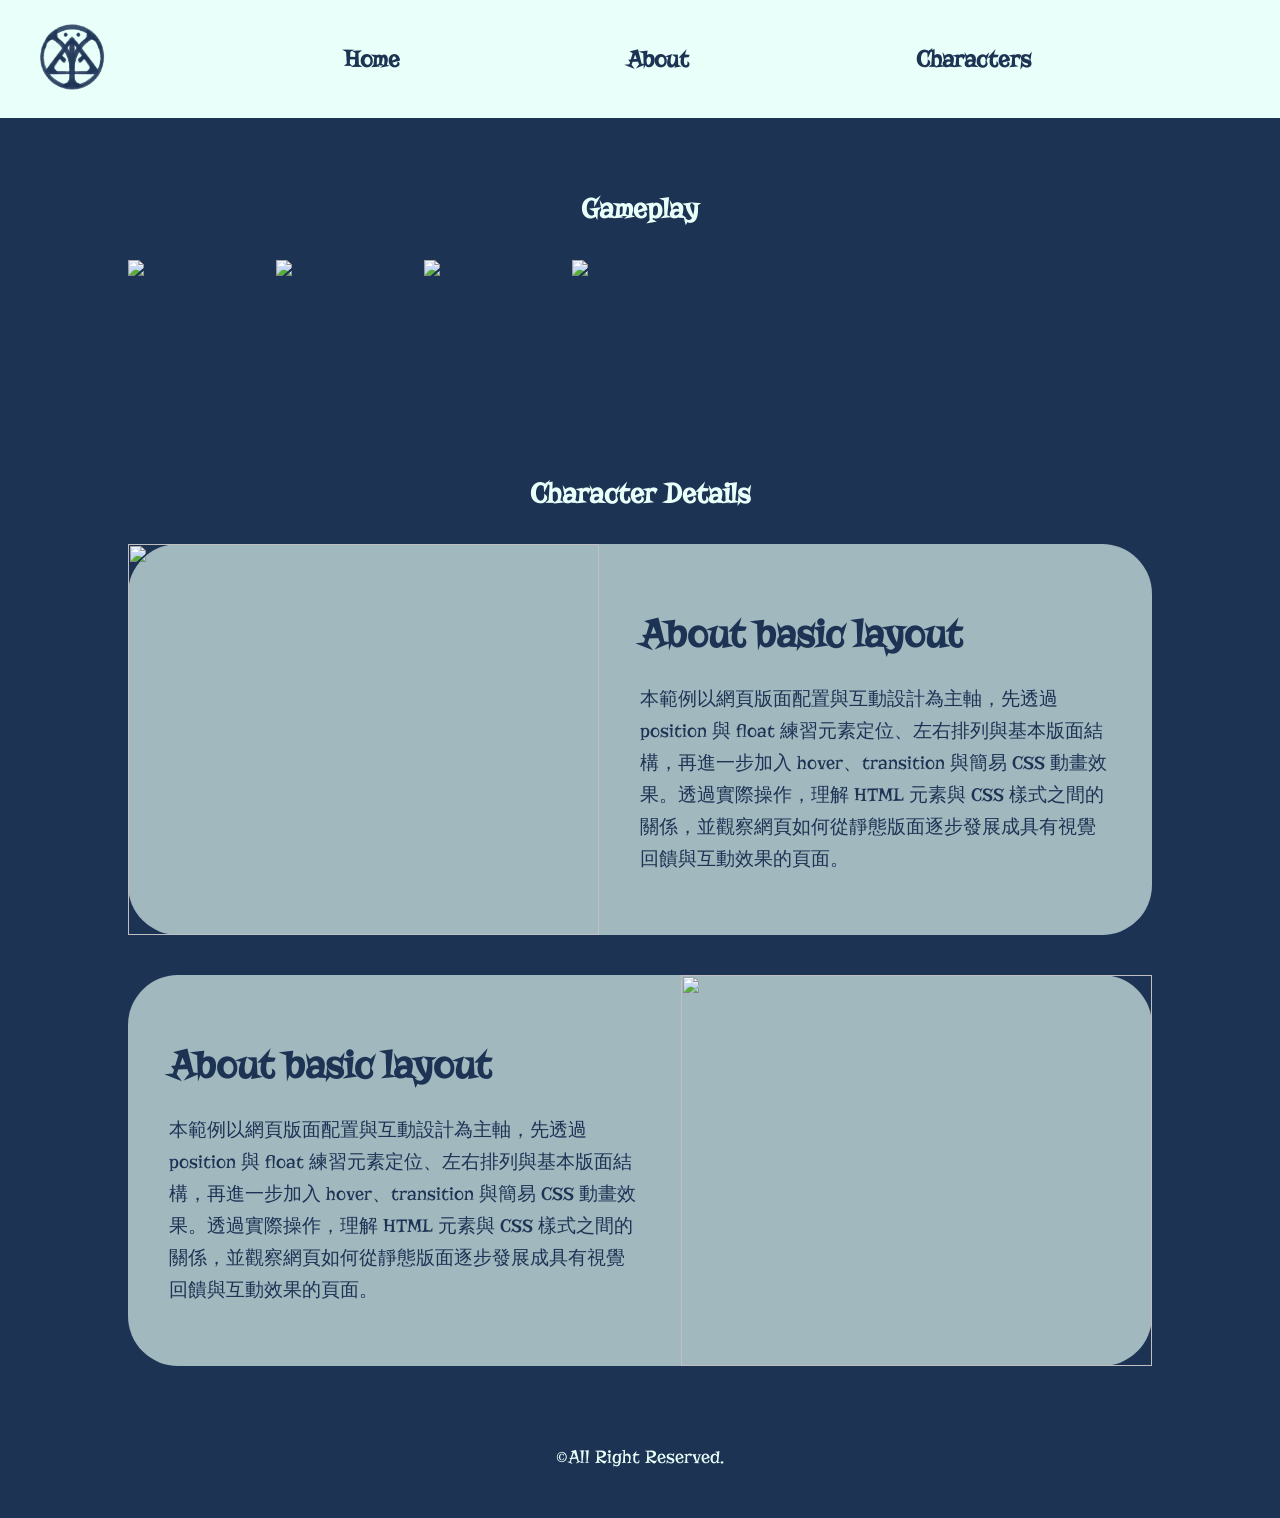
==== p2.html @ 42665e7a "update" ====
<!doctype html>
<html>

<head><!--設定頁面基本資訊+外部連結-->
<meta charset="utf-8">
<meta name="viewport" content="width=device-width, initial-scale=1.0">
<link href="css/期中.css" rel="stylesheet" type="text/css">
<title>期中作業</title>
</head>

<body><!--瀏覽器看得見的內容-->
<!--header-->
<header>
    <div class="menu">
        <!--logo-->
        <div class="logo">
            <a href="#">
            <img src="images/logo.png">
            </a>
        </div>
        <!--nav-->
        <nav>
            <a href="index.html">Home</a>
            <a href="p1.html">About</a>
            <a href="p2.html">Characters</a>
        </nav>
        
       
    </div>
</header>


<!--card section-->
<section>
    <h1>Gameplay</h1>
        <!--card-->
        <div class="card">
            <a href="#">
            <img src="images/p1.png">
            <h2>NAME</h2>
            <p>more description</p>
            </a>
        </div>

        <div class="card">
            <a href="#">
            <img src="images/p2.png">
            <h2>NAME</h2>
            <p>more description</p>
            </a>
        </div> 

        <div class="card">
            <a href="#">
            <img src="images/p3.png">
            <h2>NAME</h2>
            <p>more description</p>
            </a>
        </div>

        <div class="card">
            <a href="#">
            <img src="images/p4.png">
            <h2>NAME</h2>
            <p>more description</p>
            </a>
        </div>

</section>

<!--description section-->
<section>
    <h1>Character Details</h1>
    <!--article-->
    <a href="#">
    <article>
        <div class="a_left">
            <img src="images/a1.png" />
        </div>
        <div class="a_right">
            <h2>About basic layout</h2>
            <p>本範例以網頁版面配置與互動設計為主軸，先透過 position 與 float 練習元素定位、左右排列與基本版面結構，再進一步加入 hover、transition 與簡易 CSS 動畫效果。透過實際操作，理解 HTML 元素與 CSS 樣式之間的關係，並觀察網頁如何從靜態版面逐步發展成具有視覺回饋與互動效果的頁面。</p>
        </div>
    </article>
    </a>
	
    <a href="#">
    <article>
        <div class="a_left">
            <img src="images/a2.png" />
        </div>
        <div class="a_right">
            <h2>About basic layout</h2>
            <p>本範例以網頁版面配置與互動設計為主軸，先透過 position 與 float 練習元素定位、左右排列與基本版面結構，再進一步加入 hover、transition 與簡易 CSS 動畫效果。透過實際操作，理解 HTML 元素與 CSS 樣式之間的關係，並觀察網頁如何從靜態版面逐步發展成具有視覺回饋與互動效果的頁面。</p>
        </div>
        
    </article>
    </a>

</section>

<!--footer-->
<footer>
&copy;All Right Reserved.
</footer>

</body>
</html>
---- css/期中.css ----
@import url('https://fonts.googleapis.com/css2?family=Roboto:ital,wght@0,100..900;1,100..900&display=swap');
@import url('https://fonts.googleapis.com/css2?family=Margarine&display=swap');
@import url('https://fonts.googleapis.com/css2?family=Risque&display=swap');
body{
    padding: 0;
    margin: 0;
    font-size: 1.2rem;
    color:#e9fff9;
    background: #1d3354;
    font-family: "Risque", serif;
}

::selection{
    background: #1d3354;
    color: rgba(255, 255, 255, 1);
}

a{
    text-decoration: none;
    color: #1d3354;
    display: inline-block;
}

a:hover{
    color: #1d3354a8;
}

/*header*/
header{
    position: relative;
    width: 100%;
    background: #e9fff9;
    height: auto;
    z-index: 200000;
   
    display: flex;
}

/*menu*/
.menu{
    width: 95%;
    margin: 15px auto;

    display: flex;
    flex-direction: row;/*橫向排列*/
    align-items: center;/*垂直置中*/
    gap: 15px; 
    
    
    
}

/*logo*/
.logo{
    /*float: left;*/
    /*width: 120px;*/
    flex: 0 0 clamp(65px, 8vw, 80px); 
}

.logo img{
    display: block;/*讓圖片不會有空白間距*/
    width: 100%;
    height: auto;
    border-radius: 50%;
    /*background: #fdfdfd8c;*/
}

/*nav*/
nav{
    /*float: right;*/
    font-size: 1.5rem;
    flex: 1;
    min-width: 0;

    display: flex;
    justify-content: space-evenly;/*平均分配*/
    align-items: center;
    
    /*background: #fdfdfd8c;*/
    border-radius:  15px;
}

nav a{
    padding: 30px 10px;
    font-weight: bold;/*粗體*/
    text-align: center;/*置中*/
    align-items: left;
}

nav a:hover{
    text-decoration: underline;
}

/*hero*/
.hero{
    position: relative;   
    width: 100%;
    height: 110vh;
    background:rgba(87, 117, 144, .2);
}


.hero-bg{
    width: 100%;
    height: 110vh;
    object-fit:cover;/*讓圖片不變形*/
    object-position: center bottom;/*讓圖片置中*/
    display: block;
}

/*hero-content*/
.hero-content{
    position: absolute;
    top: 17%;
    left: 6%;
    
    width: 40%;
    display: flex;
    flex-direction: column;
    align-items: flex-start;/*靠左對齊*/

}

.hero-title{
    height: auto;
    width: 95%;
    display: block;
    flex: 1;
    
}

.hero-content h2{
    font-size: 35px;
    
    color: #1d3354;
    text-align: left;
    margin: auto;
    line-height: clamp(2rem, 5vw, 4rem);
}

.hero-content p{
    font-size: 23px;
    color: #1d3354;
    text-align: left;
    line-height: clamp(2rem, 3vw, 2.5rem);
    margin: 5px 10px;
    
}

/*hero-btn*/
.hero-btn{
    align-self: center;

    margin-top: 20px;
    padding: 15px 35px;

    background:  #1d3354b1;
    color: white;
    border-radius: 15px;

    font-size: 35px;
    text-align: center;

    transition: 0.3s;

    
}

.hero-btn:hover {
    background: #1d3354;
    color: white;
    transform: scale(1.1);

    
}

/*section*/
section{
    display: flex;
    flex-wrap: wrap;/*可以轉彎*/
    gap: 10px;/*間距*/
    /*clear: both;*/
    width: 80%;
    margin: auto;
    margin-top: 50px;

    
}

section h1{
    flex: 0 0 100%;
    color:#e9fff9;
    text-align: center;
    background: #1d3354;
}

section > a:nth-of-type(2n) article{
    flex-direction: row-reverse;/*讓第二個 article 反向排列*/
}


/*article*/
article{
	flex:0 0 100%;
	margin:auto;
    margin-bottom: 30px;
    background:#e9fff9a6;
    
    
    border-radius: 50px;
    box-sizing: border-box;/*讓 padding 與 border 不會影響寬度*/

    display:flex;

     
    transition: color 1s, background 1s;
	-webkit-transition: color 1s, background 1s; /*前綴詞*/

}


article:hover{
    
    background:#e9fff9;

    transition: color 1s, background 1s;
	-webkit-transition: color 1s, background 1s; /*前綴詞*/
}

.a_left{
    /*position: relative;
	float:left;
	width:50%;
    height:100%;*/
    flex: 1;
}

.a_left img{
	float:left;
    width: 100%;
    height:100%;
	object-fit: cover;
    object-position: bottom;/*讓圖片置中*/
}

.a_right{
    flex: 1;
	/*float:left;
	width:50%;
    height:100%;*/
	padding: 4%;
	box-sizing:border-box;
	color:#1d3354;
	text-align:left;
    line-height: 2rem;
}

.a_right h2{
    font-size: 2.5rem;
}

/*footer*/
footer{
    clear: both;
    width: 100%;
    padding: 50px 0px;
    text-align: center;
}

/*for tablets*/
@media only screen and (max-width: 1200px) {
}

/*for mobile*/
@media only screen and (max-width: 768px) {

body{
font-size: 1.3rem;
}

/*header*/
header{
    width: 100%;
}

/*menu*/
.menu{
    width: 95%;
    margin: 10px auto;

    flex-direction: row;
    align-items: center;
    gap: 10px;
    
}

/*logo*/
.logo{
    flex: 0 0 65px;
}

.logo img{
    width: 100%;
    height: auto;
}

/*nav*/
nav{
    flex: 1;
    min-width: 0;
    margin: 0;
    border-radius: 12px;
}

nav a{
    padding: 15px 4px;
    font-size: 14px;
}

/*hero*/
.hero{
    min-height: 100vh;
    height: 90vh;
    overflow: hidden;
    display: flex;
}

.hero-bg{
    position: absolute;
    left: 0;
    top: -10%;
    width: 100%;
    height: 100%;
    object-fit: cover;
    
}

.hero-content {
    position: relative;
    top: auto;
    left: auto;

    width: 85%;
    margin: 260px auto 40px;
    align-items: flex-start;
}

.hero-title {
    width: 100%;
}

.hero-content h2 {
    font-size: 24px;
}

.hero-content p {
    font-size: 16px;
}

.hero-btn {
    font-size: 20px;
    padding: 12px 25px;
}

/*card*/
.card{
    flex: 0 0 calc((100% - 10px *1)/2);
}

/*article*/
article{
	flex-direction: column;
}

section > a:nth-of-type(2n) article{
    flex-direction: column;
}

.a_right{
    padding: 6%;
}

.a_right h2{
    font-size: 2rem;
}

}
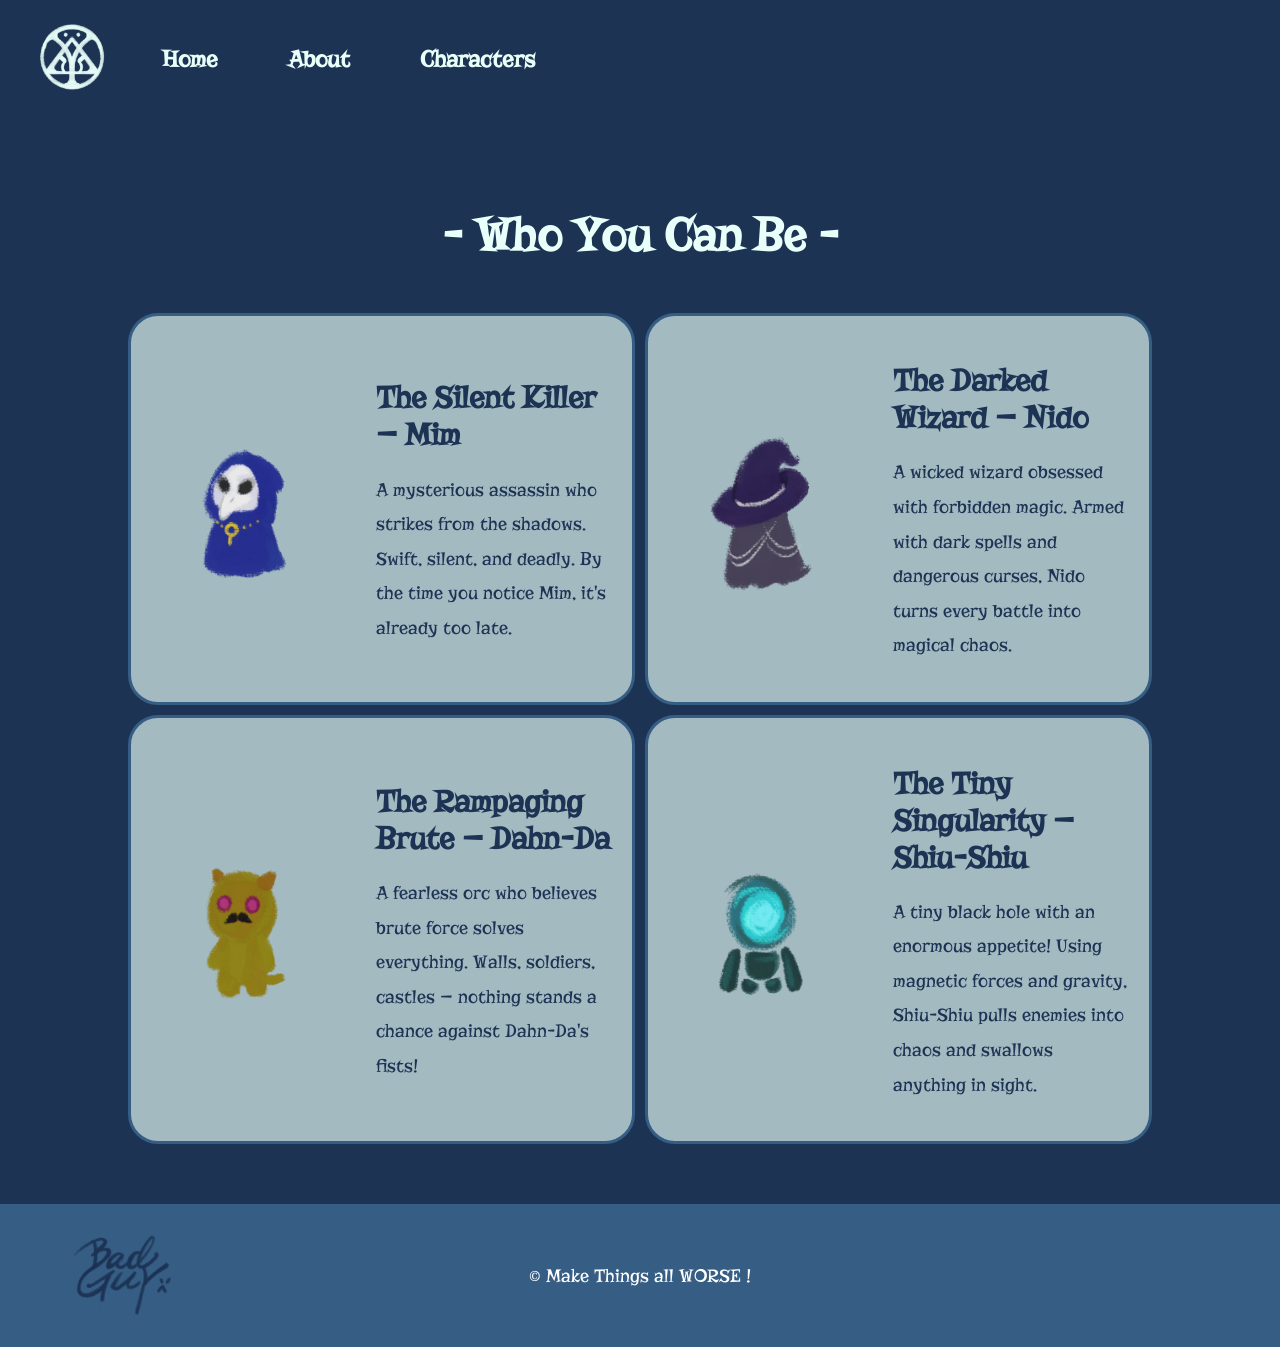
==== commit 74bbf79f: "update" ====
--- a/p2.html
+++ b/p2.html
@@ -4,7 +4,7 @@
 <head><!--設定頁面基本資訊+外部連結-->
 <meta charset="utf-8">
 <meta name="viewport" content="width=device-width, initial-scale=1.0">
-<link href="css/期中.css" rel="stylesheet" type="text/css">
+<link href="css/期中2.css" rel="stylesheet" type="text/css">
 <title>期中作業</title>
 </head>
 
@@ -32,76 +32,68 @@
 
 <!--card section-->
 <section>
-    <h1>Gameplay</h1>
+    <h1>- Who You Can Be -</h1>
         <!--card-->
         <div class="card">
             <a href="#">
-            <img src="images/p1.png">
-            <h2>NAME</h2>
-            <p>more description</p>
+            <img src="images2/ch1.png">
+
+            <div class="card-text">
+                <h2>The Silent Killer — Mim</h2>
+                <p>A mysterious assassin who strikes from the shadows. Swift, silent, and deadly. By the time you notice Mim, it's already too late.</p>
+            </div>
             </a>
         </div>
 
         <div class="card">
             <a href="#">
-            <img src="images/p2.png">
-            <h2>NAME</h2>
-            <p>more description</p>
+            <img src="images2/ch2.png">
+            
+            <div class="card-text">
+                <h2>The Darked Wizard — Nido</h2>
+                <p>A wicked wizard obsessed with forbidden magic. Armed with dark spells and dangerous curses, Nido turns every battle into magical chaos.</p>
+            </div>
             </a>
         </div> 
 
         <div class="card">
             <a href="#">
-            <img src="images/p3.png">
-            <h2>NAME</h2>
-            <p>more description</p>
+            <img src="images2/ch3.png">
+
+            <div class="card-text">
+                <h2>The Rampaging Brute — Dahn-Da</h2>
+                <p>A fearless orc who believes brute force solves everything. Walls, soldiers, castles — nothing stands a chance against Dahn-Da's fists!</p>
+            </div>
             </a>
         </div>
 
         <div class="card">
             <a href="#">
-            <img src="images/p4.png">
-            <h2>NAME</h2>
-            <p>more description</p>
+            <img src="images2/ch4.png">
+
+            <div class="card-text">
+                <h2>The Tiny Singularity — Shiu-Shiu</h2>
+                <p>A tiny black hole with an enormous appetite! Using magnetic forces and gravity, Shiu-Shiu pulls enemies into chaos and swallows anything in sight.</p>
+            </div>
             </a>
         </div>
 
 </section>
 
 <!--description section-->
-<section>
-    <h1>Character Details</h1>
-    <!--article-->
-    <a href="#">
-    <article>
-        <div class="a_left">
-            <img src="images/a1.png" />
-        </div>
-        <div class="a_right">
-            <h2>About basic layout</h2>
-            <p>本範例以網頁版面配置與互動設計為主軸，先透過 position 與 float 練習元素定位、左右排列與基本版面結構，再進一步加入 hover、transition 與簡易 CSS 動畫效果。透過實際操作，理解 HTML 元素與 CSS 樣式之間的關係，並觀察網頁如何從靜態版面逐步發展成具有視覺回饋與互動效果的頁面。</p>
-        </div>
-    </article>
-    </a>
-	
-    <a href="#">
-    <article>
-        <div class="a_left">
-            <img src="images/a2.png" />
-        </div>
-        <div class="a_right">
-            <h2>About basic layout</h2>
-            <p>本範例以網頁版面配置與互動設計為主軸，先透過 position 與 float 練習元素定位、左右排列與基本版面結構，再進一步加入 hover、transition 與簡易 CSS 動畫效果。透過實際操作，理解 HTML 元素與 CSS 樣式之間的關係，並觀察網頁如何從靜態版面逐步發展成具有視覺回饋與互動效果的頁面。</p>
-        </div>
-        
-    </article>
-    </a>
 
-</section>
 
 <!--footer-->
 <footer>
-&copy;All Right Reserved.
+     <div class="footer-content">
+        <div class="footer-logo">
+            <img src="images/logo2.png" alt="Company Logo">
+        </div>
+
+        <div class="footer-text">
+            <p>&copy; Make Things all WORSE !</p>
+        </div>
+    </div>
 </footer>
 
 </body>
--- a/css/期中2.css
+++ b/css/期中2.css
@@ -0,0 +1,323 @@
+@import url('https://fonts.googleapis.com/css2?family=Risque&display=swap');
+
+
+body{
+    padding: 0;
+    margin: 0;
+    font-size: 1.2rem;
+    color:#e9fff9;
+    background: #1d3354;
+    font-family: "Risque", serif;
+}
+
+::selection{
+    background: #1d3354;
+    color: rgba(255, 255, 255, 1);
+}
+
+a{
+    text-decoration: none;
+    color: #1d3354;
+    display: inline-block;
+}
+
+a:hover{
+    color: #e9fff9c0;
+}
+
+/*header*/
+header{
+    position: relative;
+    width: 100%;
+    background: #1d3354;
+    height: auto;
+    z-index: 200000;
+   
+    display: flex;
+}
+
+/*menu*/
+.menu{
+    width: 95%;
+    margin: 15px auto;
+
+    display: flex;
+    flex-direction: row;/*橫向排列*/
+    align-items: center;/*垂直置中*/
+    gap: 15px; 
+    
+    
+    
+}
+
+/*logo*/
+.logo{
+    /*float: left;*/
+    /*width: 120px;*/
+    flex: 0 0 clamp(65px, 8vw, 80px);
+    padding: 0 25px 0 0;
+}
+
+.logo img{
+    display: block;/*讓圖片不會有空白間距*/
+    width: 100%;
+    height: auto;
+    border-radius: 50%;
+    /*background: #fdfdfd8c;*/
+}
+
+/*nav*/
+nav{
+    /*float: right;*/
+    font-size: 1.5rem;
+    flex: 1;
+    min-width: 0;
+
+    display: flex;
+    justify-content: flex-start;/*平均分配*/
+    align-items: center;
+    gap: 50px;
+    
+    /*background: #fdfdfd8c;*/
+    border-radius:  15px;
+}
+
+nav a{
+    color: #e9fff9;
+    padding: 30px 10px;
+    font-weight: bold;/*粗體*/
+    text-align: center;/*置中*/
+    align-items: left;/*靠左對齊*/
+}
+
+nav a:hover{
+    text-decoration: underline;
+}
+
+
+/*section*/
+section{
+    display: flex;
+    flex-wrap: wrap;/*可以轉彎*/
+    gap: 10px;/*間距*/
+    /*clear: both;*/
+    width: 80%;
+    margin: auto;
+    margin-top: 50px;
+    margin-bottom: 60px;
+
+    
+}
+
+section h1{
+    flex: 0 0 100%;
+    color:#e9fff9;
+    text-align: center;
+    font-size: 3rem;
+}
+
+/*card*/
+.card{
+    flex: 0 0 calc((100% - 10px) / 2);/*一排兩格*/
+    box-sizing: border-box;
+
+    background: #e9fff9a9;
+    border: 3px solid #365d83;
+    border-radius: 30px;
+    overflow: hidden;
+
+    transition: transform 0.3s ease, box-shadow 0.3s ease;
+    -webkit-transition: transform 0.3s ease, box-shadow 0.3s ease;
+}
+
+.card:hover{
+    transform: translateY(-8px);
+    box-shadow: 0 10px 25px rgba(0,0,0,0.3);
+}
+
+/*卡片內部：左圖右文*/
+.card a{
+    display: flex;
+    align-items: center;
+    width: 100%;
+    height: 100%;
+}
+
+/*角色圖片*/
+.card img{
+    width: 45%;
+    height: auto;
+    object-fit: contain;
+}
+
+/*角色介紹*/
+.card-text{
+    flex: 1;
+    padding: 20px;
+    box-sizing: border-box;
+    color: #1d3354;
+}
+
+.card-text h2{
+    font-size: 2rem;
+    margin-bottom: 15px;
+}
+
+.card-text p{
+    font-size: 1.2rem;
+    line-height: 1.8;
+}
+
+/*footer*/
+footer{
+    width: 100%;
+    background: #365d83;
+    padding: 30px 0;
+}
+
+.footer-content{
+    width: 90%;
+    margin: auto;
+    display: flex;
+    align-items: center;
+    position: relative;
+}
+
+/* 左側 Logo */
+.footer-logo img{
+    width: 120px;
+    height: auto;
+    display: block;
+}
+
+/* 右側文字 */
+.footer-text{
+    position: absolute;
+    left: 50%;
+    transform: translateX(-50%);
+
+    color: white;
+    font-size: 1.2rem;
+    text-align: center;
+}
+
+.footer-text p{
+    margin: 0;
+}
+
+
+
+/*for mobile*/
+@media only screen and (max-width: 768px){
+
+body{
+font-size: 1.3rem;
+}
+
+/*header*/
+header{
+    width: 100%;
+}
+
+/*menu*/
+.menu{
+    width: 95%;
+    margin: 10px auto;
+
+    flex-direction: row;
+    align-items: center;
+    
+    
+}
+
+/*logo*/
+.logo{
+    flex: 0 0 65px;
+}
+
+.logo img{
+    width: 100%;
+    height: auto;
+}
+
+/*nav*/
+nav{
+    flex: 1;
+    min-width: 0;
+    margin: 0;
+    border-radius: 12px;
+}
+
+nav a{
+    padding: 15px 4px;
+    font-size: 14px;
+}
+
+
+/*section*/
+section{
+    width: 90%;
+}
+
+section h1{
+    font-size: 2.1rem;
+}
+
+/*card*/
+.card{
+    flex: 0 0 100%;
+}
+
+
+.card a{
+    flex-direction: column;
+    align-items: center;
+}
+
+
+.card img{
+    width: 80%;
+    height: auto;
+    object-fit: contain;
+}
+
+/*text*/
+.card-text{
+    width: 100%;
+    padding: 20px;
+    text-align: center;
+}
+
+.card-text h2{
+    font-size: 1.8rem;
+}
+
+.card-text p{
+    font-size: 1rem;
+    line-height: 1.6;
+ }
+
+ /*footer*/
+footer{
+    display: flex;
+    padding: 20px 0;
+}
+
+.footer-content {
+    width: 95%;
+    gap: 15px;
+}
+
+.footer-logo img {
+    width: 70px;
+}
+
+.footer-text {
+    font-size: 0.9rem;
+    align-items: center;
+}
+
+
+}
+
+
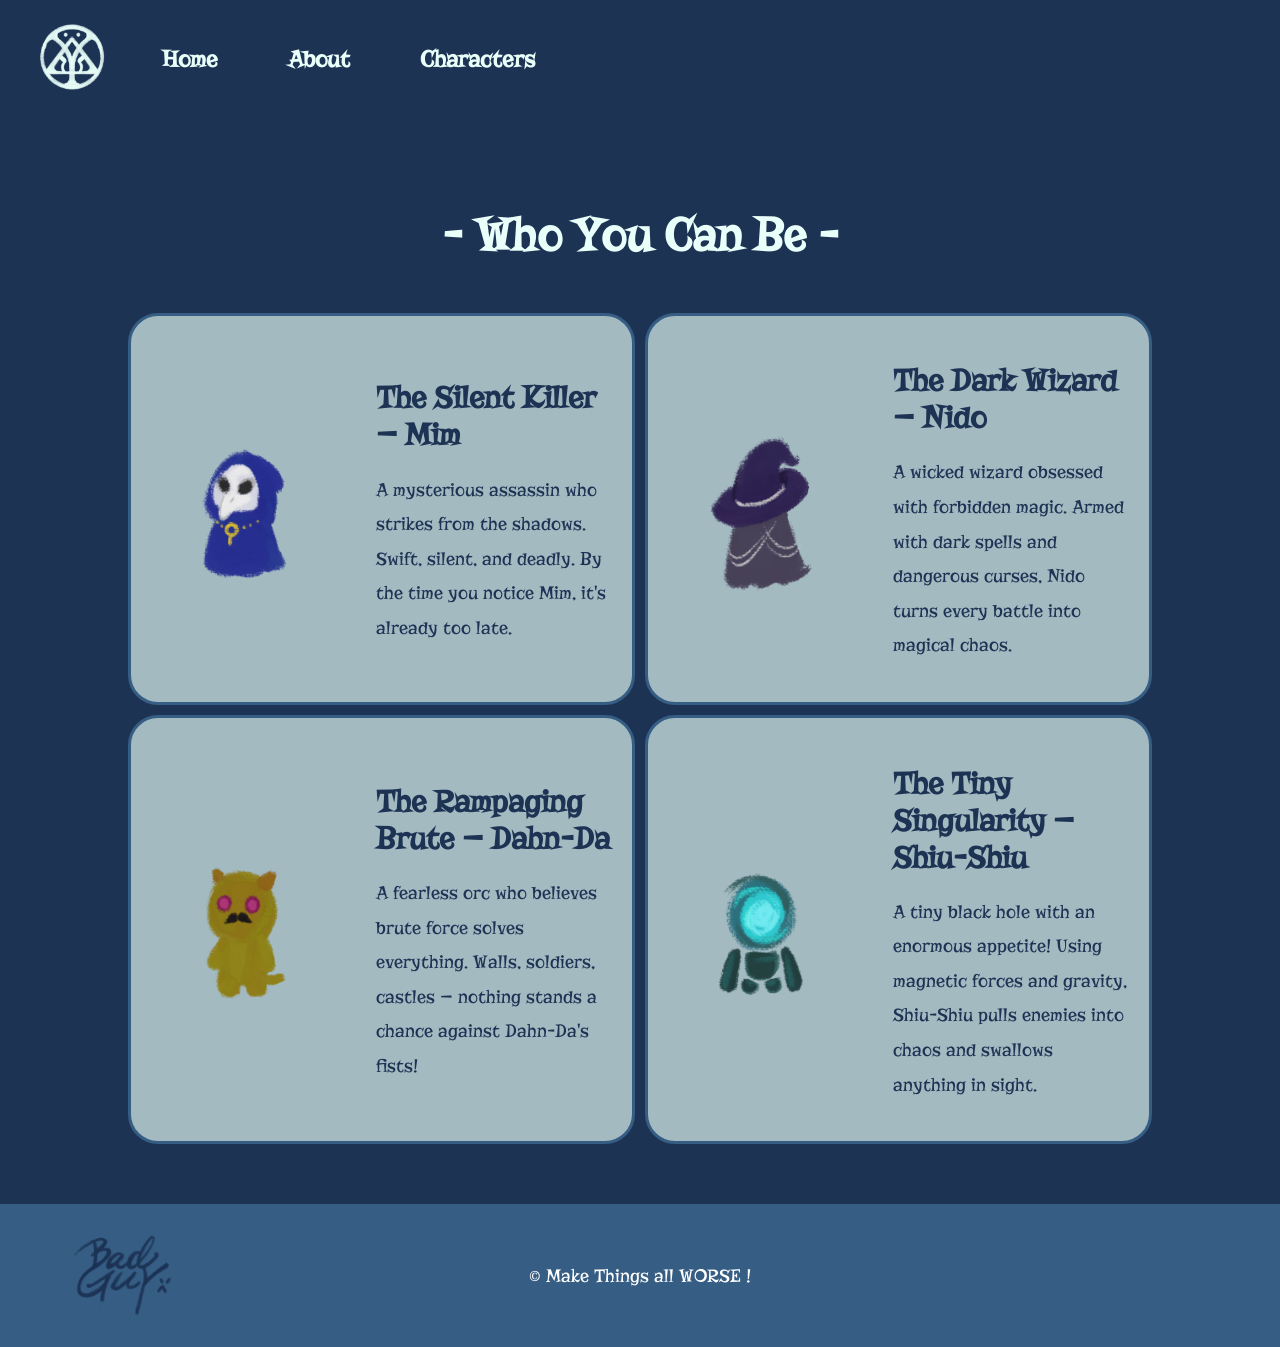
==== commit 9f37115e: "update" ====
--- a/p2.html
+++ b/p2.html
@@ -21,7 +21,7 @@
         <!--nav-->
         <nav>
             <a href="index.html">Home</a>
-            <a href="p1.html">About</a>
+            <a href="p2.html">About</a>
             <a href="p2.html">Characters</a>
         </nav>
         
@@ -50,7 +50,7 @@
             <img src="images2/ch2.png">
             
             <div class="card-text">
-                <h2>The Darked Wizard — Nido</h2>
+                <h2>The Dark Wizard — Nido</h2>
                 <p>A wicked wizard obsessed with forbidden magic. Armed with dark spells and dangerous curses, Nido turns every battle into magical chaos.</p>
             </div>
             </a>
